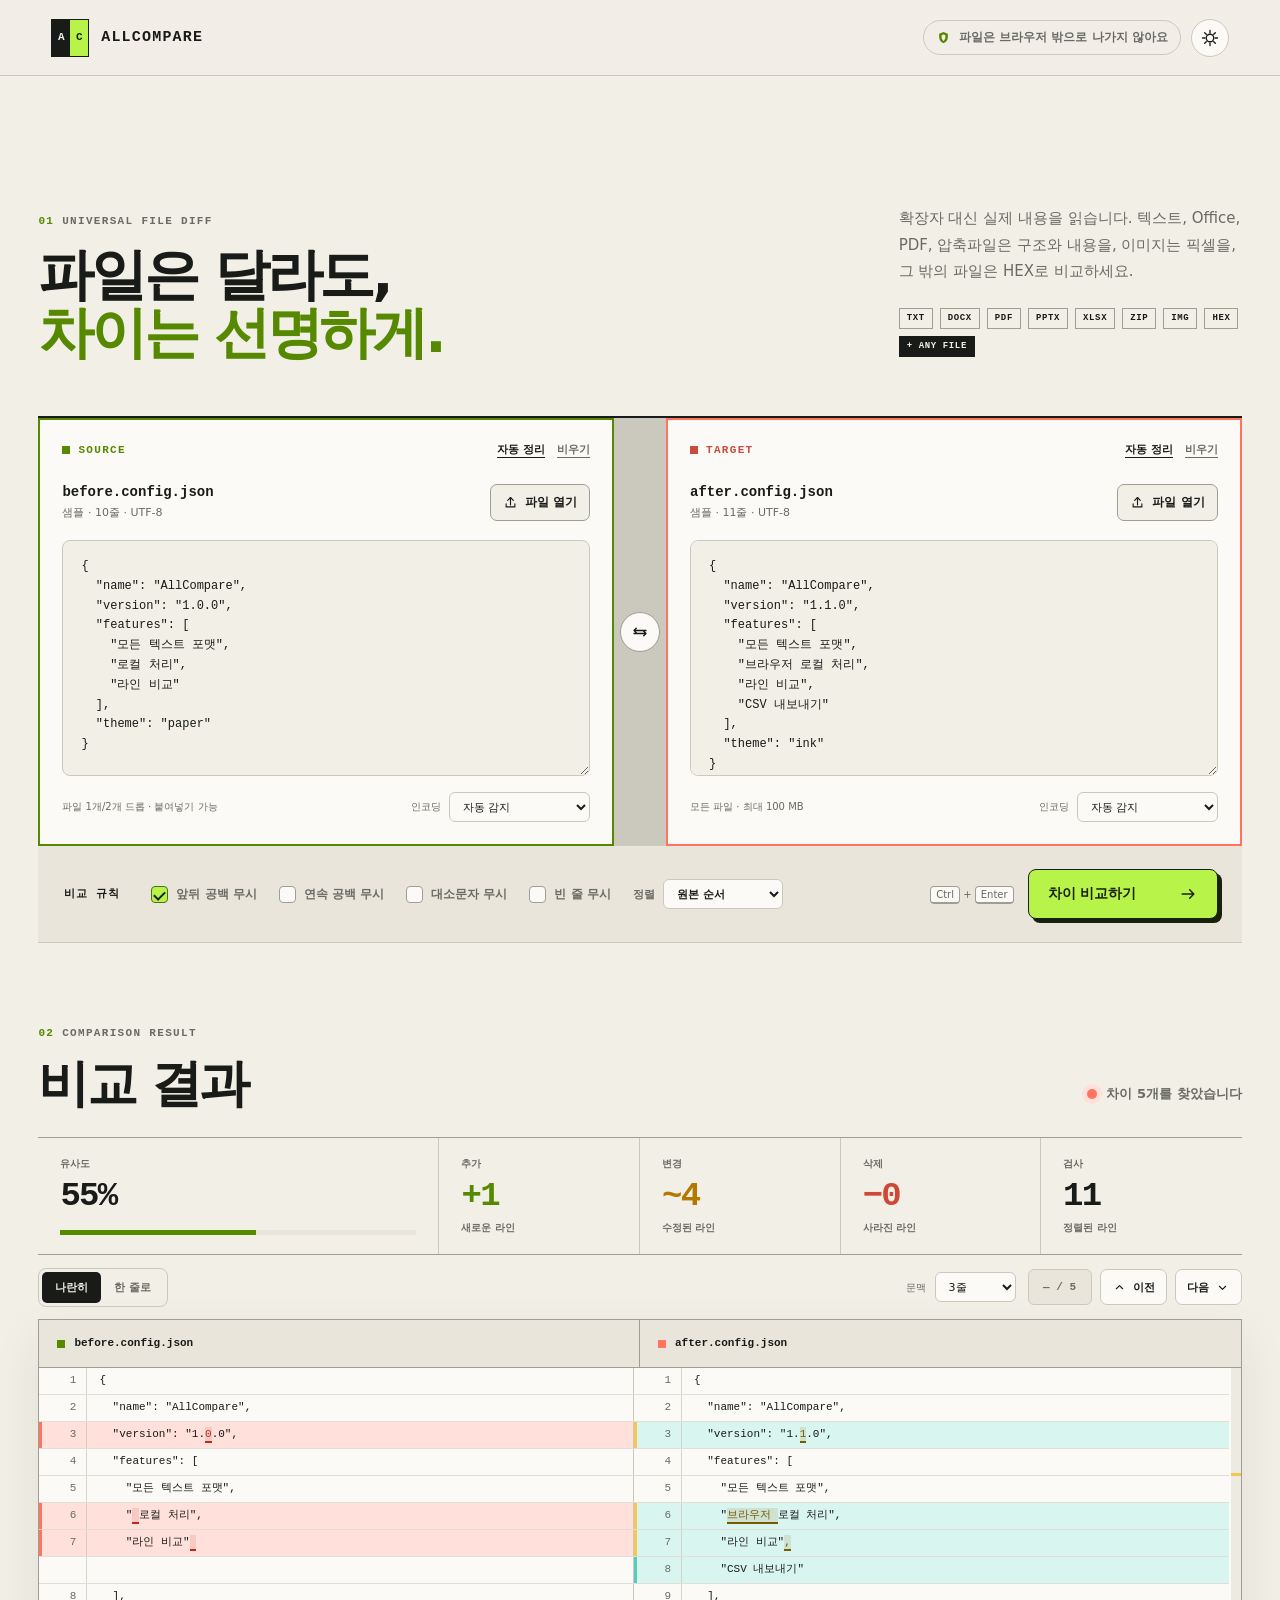
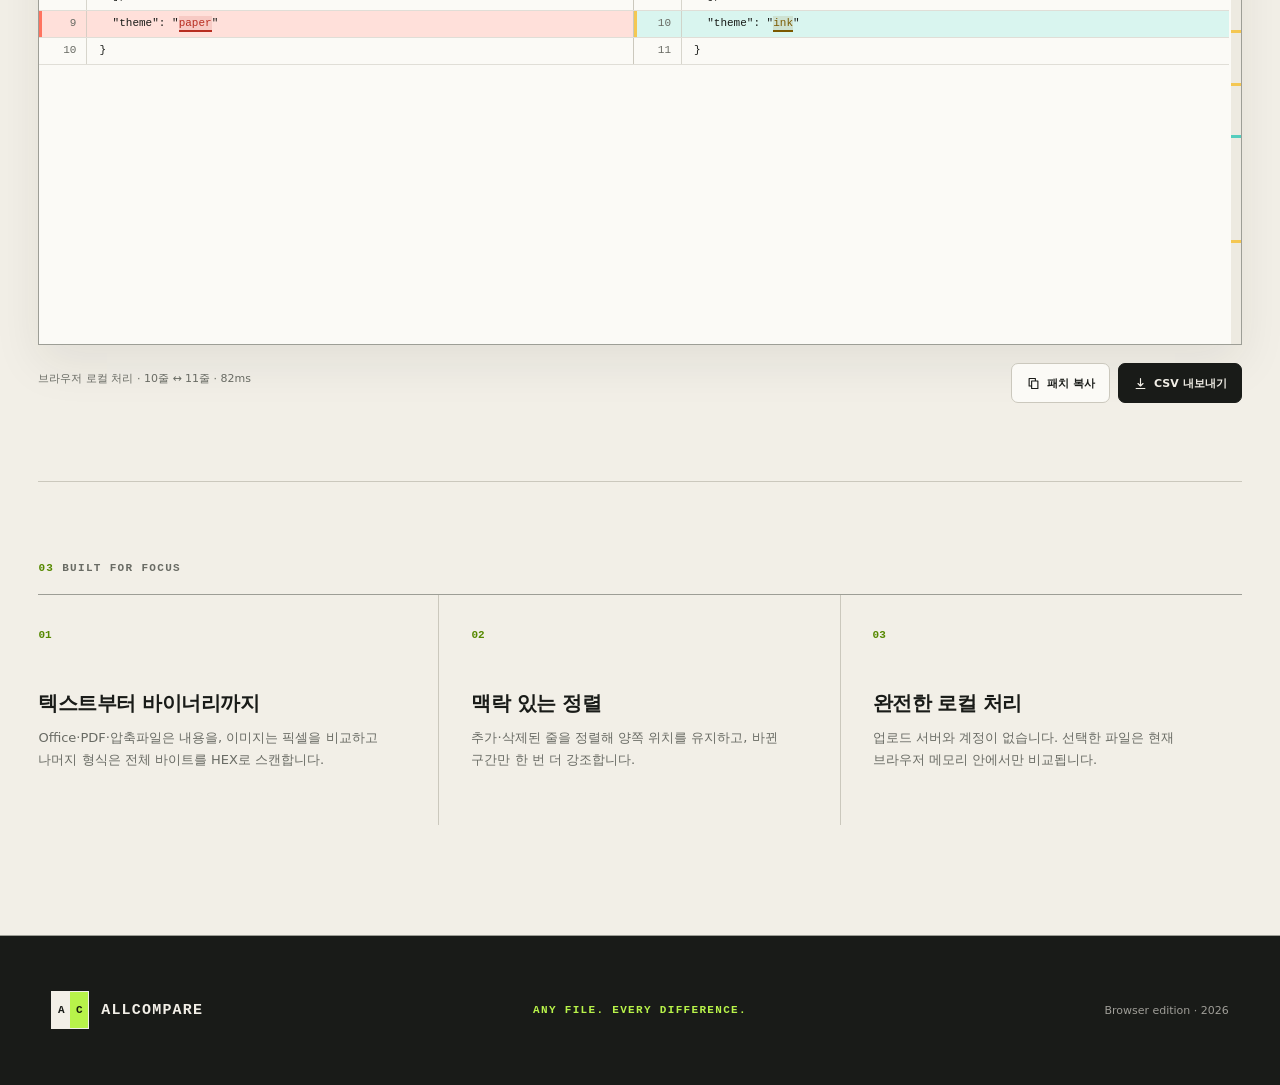
==== allcompare/index.html @ a22c62a3 "sister pages. (allcompare, dbschemaview)" ====
<!doctype html>
<html lang="ko">
<head>
  <meta charset="utf-8">
  <meta name="viewport" content="width=device-width, initial-scale=1">
  <meta name="description" content="브라우저 안에서 텍스트, 문서, PDF, 압축파일과 모든 바이너리의 차이를 비교하는 AllCompare">
  <meta name="theme-color" content="#f2efe7">
  <title>AllCompare — 모든 파일 비교</title>
  <link rel="icon" href="favicon.svg" type="image/svg+xml">
  <link rel="stylesheet" href="styles.css">
</head>
<body>
  <header class="app-header">
    <a class="brand" href="#" aria-label="AllCompare 홈">
      <span class="brand-mark" aria-hidden="true">
        <span>A</span>
        <span>C</span>
      </span>
      <span class="brand-name">ALLCOMPARE</span>
    </a>

    <div class="header-actions">
      <span class="privacy-note">
        <svg viewBox="0 0 24 24" aria-hidden="true"><path d="M12 3 5 6v5c0 4.7 2.9 8.7 7 10 4.1-1.3 7-5.3 7-10V6l-7-3Zm0 4.2 3 1.3V11c0 2.7-1.4 5.2-3 6.4-1.6-1.2-3-3.7-3-6.4V8.5l3-1.3Z"/></svg>
        파일은 브라우저 밖으로 나가지 않아요
      </span>
      <button class="icon-button" id="themeButton" type="button" aria-label="다크 모드 전환" title="화면 테마 전환">
        <svg class="sun-icon" viewBox="0 0 24 24" aria-hidden="true"><path d="M12 7a5 5 0 1 0 0 10 5 5 0 0 0 0-10Zm0-5v3m0 14v3M4.9 4.9 7 7m10 10 2.1 2.1M2 12h3m14 0h3M4.9 19.1 7 17m10-10 2.1-2.1"/></svg>
      </button>
    </div>
  </header>

  <main class="page-shell">
    <section class="hero" aria-labelledby="pageTitle">
      <div>
        <p class="eyebrow"><span>01</span> UNIVERSAL FILE DIFF</p>
        <h1 id="pageTitle">파일은 달라도,<br><em>차이는 선명하게.</em></h1>
      </div>
      <div class="hero-copy">
        <p>확장자 대신 실제 내용을 읽습니다. 텍스트, Office, PDF, 압축파일은 구조와 내용을, 이미지는 픽셀을, 그 밖의 파일은 HEX로 비교하세요.</p>
        <div class="format-row" aria-label="지원 형식 예시">
          <span>TXT</span><span>DOCX</span><span>PDF</span><span>PPTX</span><span>XLSX</span><span>ZIP</span><span>IMG</span><span>HEX</span><span>+ ANY FILE</span>
        </div>
      </div>
    </section>

    <section class="compare-workspace" aria-label="파일 비교 작업 영역">
      <div class="input-grid">
        <article class="file-panel" id="leftDropzone" data-side="left">
          <div class="panel-kicker">
            <span class="side-label source">SOURCE</span>
            <div class="panel-actions">
              <button class="text-button" id="leftFormatButton" type="button">자동 정리</button>
              <button class="text-button muted" id="leftClearButton" type="button">비우기</button>
            </div>
          </div>
          <div class="file-title-row">
            <div>
              <strong id="leftFileName">before.config.json</strong>
              <span id="leftFileMeta">샘플 · 10줄 · UTF-8</span>
            </div>
            <label class="file-picker" for="leftFileInput">
              <svg viewBox="0 0 24 24" aria-hidden="true"><path d="M12 16V4m0 0L7.5 8.5M12 4l4.5 4.5M5 14v5h14v-5"/></svg>
              파일 열기
            </label>
            <input id="leftFileInput" type="file" multiple hidden>
          </div>
          <figure class="image-preview" id="leftImagePreview" hidden>
            <div><img id="leftImage" alt="원본 이미지 미리보기" draggable="false"></div>
            <figcaption id="leftImageCaption"></figcaption>
          </figure>
          <textarea id="leftText" spellcheck="false" aria-label="원본 텍스트" placeholder="파일을 놓거나 비교할 텍스트를 붙여넣으세요."></textarea>
          <div class="file-footer">
            <span>파일 1개/2개 드롭 · 붙여넣기 가능</span>
            <label>인코딩
              <select id="leftEncoding" aria-label="원본 파일 인코딩">
                <option value="auto">자동 감지</option>
                <option value="utf-8">UTF-8</option>
                <option value="euc-kr">EUC-KR</option>
                <option value="utf-16le">UTF-16 LE</option>
                <option value="utf-16be">UTF-16 BE</option>
                <option value="windows-1252">Windows-1252</option>
              </select>
            </label>
          </div>
          <div class="drop-overlay" aria-hidden="true">
            <strong>한 개 또는 두 파일 놓기</strong>
            <span>두 파일이면 SOURCE / TARGET에 자동 배치합니다</span>
          </div>
        </article>

        <button class="swap-button" id="swapButton" type="button" aria-label="원본과 대상 바꾸기" title="원본과 대상 바꾸기 · 이 영역에도 파일 드롭 가능">
          <svg viewBox="0 0 24 24" aria-hidden="true"><path d="m7 7-3 3 3 3m-3-3h16M17 17l3-3-3-3m3 3H4"/></svg>
        </button>

        <article class="file-panel" id="rightDropzone" data-side="right">
          <div class="panel-kicker">
            <span class="side-label target">TARGET</span>
            <div class="panel-actions">
              <button class="text-button" id="rightFormatButton" type="button">자동 정리</button>
              <button class="text-button muted" id="rightClearButton" type="button">비우기</button>
            </div>
          </div>
          <div class="file-title-row">
            <div>
              <strong id="rightFileName">after.config.json</strong>
              <span id="rightFileMeta">샘플 · 11줄 · UTF-8</span>
            </div>
            <label class="file-picker" for="rightFileInput">
              <svg viewBox="0 0 24 24" aria-hidden="true"><path d="M12 16V4m0 0L7.5 8.5M12 4l4.5 4.5M5 14v5h14v-5"/></svg>
              파일 열기
            </label>
            <input id="rightFileInput" type="file" multiple hidden>
          </div>
          <figure class="image-preview" id="rightImagePreview" hidden>
            <div><img id="rightImage" alt="대상 이미지 미리보기" draggable="false"></div>
            <figcaption id="rightImageCaption"></figcaption>
          </figure>
          <textarea id="rightText" spellcheck="false" aria-label="대상 텍스트" placeholder="파일을 놓거나 비교할 텍스트를 붙여넣으세요."></textarea>
          <div class="file-footer">
            <span>모든 파일 · 최대 100 MB</span>
            <label>인코딩
              <select id="rightEncoding" aria-label="대상 파일 인코딩">
                <option value="auto">자동 감지</option>
                <option value="utf-8">UTF-8</option>
                <option value="euc-kr">EUC-KR</option>
                <option value="utf-16le">UTF-16 LE</option>
                <option value="utf-16be">UTF-16 BE</option>
                <option value="windows-1252">Windows-1252</option>
              </select>
            </label>
          </div>
          <div class="drop-overlay" aria-hidden="true">
            <strong>한 개 또는 두 파일 놓기</strong>
            <span>두 파일이면 SOURCE / TARGET에 자동 배치합니다</span>
          </div>
        </article>
      </div>

      <div class="compare-controls">
        <fieldset class="option-list">
          <legend>비교 규칙</legend>
          <label class="check-control"><input id="trimWhitespace" type="checkbox" checked><span>앞뒤 공백 무시</span></label>
          <label class="check-control"><input id="collapseWhitespace" type="checkbox"><span>연속 공백 무시</span></label>
          <label class="check-control"><input id="ignoreCase" type="checkbox"><span>대소문자 무시</span></label>
          <label class="check-control"><input id="ignoreBlank" type="checkbox"><span>빈 줄 무시</span></label>
          <label class="sort-control">
            <span>정렬</span>
            <select id="sortMode" aria-label="정렬 후 비교 기준">
              <option value="none">원본 순서</option>
              <option value="line-asc">전체 라인 ↑</option>
              <option value="line-desc">전체 라인 ↓</option>
              <option value="field-asc">첫 필드 ↑</option>
              <option value="field-desc">첫 필드 ↓</option>
            </select>
          </label>
        </fieldset>
        <div class="primary-actions">
          <span><kbd>Ctrl</kbd> + <kbd>Enter</kbd></span>
          <button class="compare-button" id="compareButton" type="button">
            차이 비교하기
            <svg viewBox="0 0 24 24" aria-hidden="true"><path d="M5 12h14m-5-5 5 5-5 5"/></svg>
          </button>
        </div>
      </div>
    </section>

    <section class="results-section" id="resultsSection" aria-labelledby="resultsTitle">
      <div class="results-topline">
        <div>
          <p class="eyebrow"><span>02</span> COMPARISON RESULT</p>
          <h2 id="resultsTitle">비교 결과</h2>
        </div>
        <div class="result-state" id="resultState">
          <span class="result-dot"></span>
          <strong id="resultStateText">차이 4개를 찾았습니다</strong>
        </div>
      </div>

      <div class="stats-grid" aria-label="비교 통계">
        <div class="stat-cell">
          <span>유사도</span>
          <strong id="similarityStat">64%</strong>
          <div class="meter"><i id="similarityMeter" style="width:64%"></i></div>
        </div>
        <div class="stat-cell added">
          <span>추가</span>
          <strong id="addedStat">+1</strong>
          <small>새로운 라인</small>
        </div>
        <div class="stat-cell changed">
          <span>변경</span>
          <strong id="changedStat">~3</strong>
          <small>수정된 라인</small>
        </div>
        <div class="stat-cell removed">
          <span>삭제</span>
          <strong id="removedStat">−0</strong>
          <small>사라진 라인</small>
        </div>
        <div class="stat-cell total">
          <span>검사</span>
          <strong id="totalStat">11</strong>
          <small>정렬된 라인</small>
        </div>
      </div>

      <div class="result-toolbar">
        <div class="segmented" aria-label="결과 보기 방식">
          <button type="button" class="active" data-view="split">나란히</button>
          <button type="button" data-view="unified">한 줄로</button>
        </div>
        <div class="toolbar-spacer"></div>
        <label class="compact-field">문맥
          <select id="contextSelect">
            <option value="3">3줄</option>
            <option value="5">5줄</option>
            <option value="all">모두</option>
          </select>
        </label>
        <output class="diff-position" id="diffPosition" aria-live="polite" aria-label="현재 차이 위치">— / 5</output>
        <button class="tool-button" id="prevDiffButton" type="button" title="이전 차이">
          <svg viewBox="0 0 24 24" aria-hidden="true"><path d="m7 14 5-5 5 5"/></svg>
          이전
        </button>
        <button class="tool-button" id="nextDiffButton" type="button" title="다음 차이">
          다음
          <svg viewBox="0 0 24 24" aria-hidden="true"><path d="m7 10 5 5 5-5"/></svg>
        </button>
      </div>

      <section class="image-diff-panel" id="imageDiffPanel" aria-label="이미지 픽셀 차이" hidden>
        <div>
          <span>PIXEL DIFFERENCE</span>
          <strong id="imageDiffTitle">시각적 차이 마스크</strong>
          <p id="imageDiffMeta"></p>
        </div>
        <figure>
          <img id="imageDiffImage" alt="변경된 이미지 픽셀을 표시하는 차이 마스크" draggable="false">
        </figure>
      </section>

      <div class="diff-frame">
        <div class="diff-head split-head" id="diffHead">
          <div><span class="source-dot"></span><strong id="leftDiffTitle">before.config.json</strong></div>
          <div><span class="target-dot"></span><strong id="rightDiffTitle">after.config.json</strong></div>
        </div>
        <div class="diff-body" id="diffBody" tabindex="0" aria-label="파일 차이">
          <div id="diffRows"></div>
          <aside class="diff-map" id="diffMap" aria-label="차이 위치 미니맵"></aside>
        </div>
      </div>

      <div class="result-footer">
        <p id="resultFootnote">모든 비교는 이 탭 안에서만 처리됩니다.</p>
        <div>
          <button class="secondary-button" id="copyButton" type="button">
            <svg viewBox="0 0 24 24" aria-hidden="true"><path d="M9 8h10v12H9zM5 4h10v4M5 4v12h4"/></svg>
            패치 복사
          </button>
          <button class="secondary-button dark" id="exportButton" type="button">
            <svg viewBox="0 0 24 24" aria-hidden="true"><path d="M12 4v12m0 0 4-4m-4 4-4-4M5 20h14"/></svg>
            CSV 내보내기
          </button>
        </div>
      </div>
    </section>

    <section class="how-it-works" aria-label="AllCompare 특징">
      <p class="eyebrow"><span>03</span> BUILT FOR FOCUS</p>
      <div class="feature-grid">
        <article><span>01</span><h3>텍스트부터 바이너리까지</h3><p>Office·PDF·압축파일은 내용을, 이미지는 픽셀을 비교하고 나머지 형식은 전체 바이트를 HEX로 스캔합니다.</p></article>
        <article><span>02</span><h3>맥락 있는 정렬</h3><p>추가·삭제된 줄을 정렬해 양쪽 위치를 유지하고, 바뀐 구간만 한 번 더 강조합니다.</p></article>
        <article><span>03</span><h3>완전한 로컬 처리</h3><p>업로드 서버와 계정이 없습니다. 선택한 파일은 현재 브라우저 메모리 안에서만 비교됩니다.</p></article>
      </div>
    </section>
  </main>

  <footer class="site-footer">
    <div class="brand footer-brand"><span class="brand-mark" aria-hidden="true"><span>A</span><span>C</span></span><span class="brand-name">ALLCOMPARE</span></div>
    <p>ANY FILE. EVERY DIFFERENCE.</p>
    <span>Browser edition · 2026</span>
  </footer>

  <div class="toast" id="toast" role="status" aria-live="polite"></div>

  <script src="binary-reader.js"></script>
  <script src="excel-reader.js"></script>
  <script src="app.js"></script>
</body>
</html>
---- allcompare/styles.css ----
:root {
  color-scheme: light;
  --paper: #f2efe7;
  --surface: #fbfaf6;
  --surface-2: #e9e5da;
  --ink: #191b18;
  --muted: #696b64;
  --line: #cbc8bd;
  --line-strong: #9d9e96;
  --acid: #b8f34a;
  --acid-dark: #568900;
  --cyan: #55cdbd;
  --cyan-soft: #d9f5ef;
  --coral: #ff735f;
  --coral-soft: #ffe0da;
  --amber: #f4c753;
  --amber-soft: #fff0c5;
  --shadow: 0 18px 45px rgba(35, 36, 31, 0.08);
  --sans: "Pretendard", "Apple SD Gothic Neo", "Noto Sans KR", Inter, system-ui, sans-serif;
  --mono: "SFMono-Regular", Consolas, "Liberation Mono", Menlo, monospace;
}

[data-theme="dark"] {
  color-scheme: dark;
  --paper: #171916;
  --surface: #20231f;
  --surface-2: #2a2e29;
  --ink: #f3f0e7;
  --muted: #a9aca3;
  --line: #3a3f38;
  --line-strong: #636960;
  --acid-dark: #b8f34a;
  --cyan-soft: #163f39;
  --coral-soft: #4a2520;
  --amber-soft: #443818;
  --shadow: 0 18px 45px rgba(0, 0, 0, 0.24);
}

* {
  box-sizing: border-box;
}

html {
  scroll-behavior: smooth;
}

body {
  margin: 0;
  min-width: 320px;
  overflow-x: clip;
  background: var(--paper);
  color: var(--ink);
  font-family: var(--sans);
  text-rendering: optimizeLegibility;
}

button,
textarea,
select,
input {
  font: inherit;
}

button,
label[for] {
  -webkit-tap-highlight-color: transparent;
}

button:focus-visible,
textarea:focus-visible,
select:focus-visible,
label[for]:focus-within,
.diff-body:focus-visible {
  outline: 3px solid color-mix(in srgb, var(--acid) 70%, transparent);
  outline-offset: 2px;
}

button {
  color: inherit;
}

svg {
  display: block;
  fill: none;
  stroke: currentColor;
  stroke-linecap: round;
  stroke-linejoin: round;
  stroke-width: 1.8;
}

.app-header {
  height: 76px;
  padding: 0 clamp(20px, 4vw, 64px);
  border-bottom: 1px solid var(--line);
  background: color-mix(in srgb, var(--paper) 94%, transparent);
  display: flex;
  align-items: center;
  justify-content: space-between;
  position: sticky;
  top: 0;
  z-index: 20;
  backdrop-filter: blur(14px);
}

.brand {
  color: inherit;
  text-decoration: none;
  display: inline-flex;
  align-items: center;
  gap: 12px;
}

.brand-mark {
  width: 38px;
  height: 38px;
  display: grid;
  grid-template-columns: 1fr 1fr;
  border: 1px solid var(--ink);
  font: 800 11px/1 var(--mono);
  overflow: hidden;
}

.brand-mark span {
  display: grid;
  place-items: center;
}

.brand-mark span:first-child {
  background: var(--ink);
  color: var(--paper);
}

.brand-mark span:last-child {
  background: var(--acid);
  color: #19210d;
}

.brand-name {
  font: 800 15px/1 var(--mono);
  letter-spacing: 0.08em;
}

.header-actions {
  display: flex;
  align-items: center;
  gap: 10px;
}

.privacy-note {
  display: inline-flex;
  align-items: center;
  gap: 8px;
  padding: 8px 12px;
  border: 1px solid var(--line);
  border-radius: 999px;
  color: var(--muted);
  font-size: 12px;
  font-weight: 700;
}

.privacy-note svg {
  width: 15px;
  height: 15px;
  color: var(--acid-dark);
  fill: currentColor;
  stroke: none;
}

.icon-button {
  width: 38px;
  height: 38px;
  padding: 0;
  border: 1px solid var(--line);
  border-radius: 50%;
  background: var(--surface);
  display: grid;
  place-items: center;
  cursor: pointer;
}

.icon-button:hover {
  border-color: var(--ink);
}

.icon-button svg {
  width: 18px;
  height: 18px;
}

.page-shell {
  width: min(1480px, calc(100% - clamp(28px, 6vw, 96px)));
  margin: 0 auto;
}

.hero {
  min-height: 340px;
  padding: clamp(58px, 8vw, 110px) 0 54px;
  display: grid;
  grid-template-columns: minmax(0, 1.4fr) minmax(280px, 0.6fr);
  align-items: end;
  gap: 60px;
}

.eyebrow {
  margin: 0 0 18px;
  color: var(--muted);
  font: 700 11px/1.2 var(--mono);
  letter-spacing: 0.12em;
}

.eyebrow span {
  color: var(--acid-dark);
}

.hero h1 {
  margin: 0;
  max-width: 900px;
  font-size: clamp(36px, 4.4vw, 64px);
  line-height: 1.03;
  letter-spacing: -0.055em;
  word-break: keep-all;
}

.hero h1 em {
  color: var(--acid-dark);
  font-style: normal;
}

.hero-copy {
  padding-bottom: 5px;
}

.hero-copy > p {
  margin: 0 0 24px;
  color: var(--muted);
  font-size: 15px;
  line-height: 1.75;
  word-break: keep-all;
}

.format-row {
  display: flex;
  flex-wrap: wrap;
  gap: 7px;
}

.format-row span {
  padding: 5px 7px;
  border: 1px solid var(--line-strong);
  font: 700 9px/1 var(--mono);
  letter-spacing: 0.07em;
}

.format-row span:last-child {
  background: var(--ink);
  color: var(--paper);
  border-color: var(--ink);
}

.compare-workspace {
  border-top: 2px solid var(--ink);
  border-bottom: 1px solid var(--line);
}

.input-grid {
  display: grid;
  grid-template-columns: minmax(0, 1fr) 50px minmax(0, 1fr);
  align-items: stretch;
  background: var(--line);
  gap: 1px;
}

.file-panel {
  min-width: 0;
  min-height: 390px;
  padding: 24px;
  background: var(--surface);
  position: relative;
  overflow: hidden;
}

.file-panel[data-side="left"] {
  box-shadow: inset 0 0 0 2px var(--acid-dark);
}

.file-panel[data-side="right"] {
  box-shadow: inset 0 0 0 2px var(--coral);
}

.panel-kicker,
.file-title-row,
.file-footer {
  display: flex;
  align-items: center;
  justify-content: space-between;
  gap: 16px;
}

.panel-kicker {
  margin-bottom: 20px;
}

.side-label {
  display: inline-flex;
  align-items: center;
  gap: 8px;
  font: 800 11px/1 var(--mono);
  letter-spacing: 0.12em;
}

.side-label::before {
  content: "";
  width: 8px;
  height: 8px;
  background: currentColor;
}

.side-label.source {
  color: var(--acid-dark);
}

.side-label.target {
  color: #c84c3b;
}

.panel-actions {
  display: flex;
  align-items: center;
  gap: 12px;
}

.text-button {
  padding: 0;
  border: 0;
  border-bottom: 1px solid currentColor;
  background: none;
  font-size: 11px;
  font-weight: 700;
  cursor: pointer;
}

.text-button.muted {
  color: var(--muted);
}

.file-title-row {
  min-height: 48px;
  margin-bottom: 14px;
}

.file-title-row > div {
  min-width: 0;
  display: grid;
  gap: 5px;
}

.file-title-row strong {
  overflow: hidden;
  text-overflow: ellipsis;
  white-space: nowrap;
  font: 700 14px/1.2 var(--mono);
}

.file-title-row span {
  color: var(--muted);
  font-size: 11px;
}

.file-picker {
  flex: 0 0 auto;
  padding: 9px 12px;
  border: 1px solid var(--line-strong);
  border-radius: 7px;
  background: var(--paper);
  display: inline-flex;
  align-items: center;
  gap: 7px;
  font-size: 12px;
  font-weight: 800;
  cursor: pointer;
}

.file-picker:hover {
  border-color: var(--ink);
  background: var(--acid);
  color: #19210d;
}

.file-picker svg {
  width: 15px;
  height: 15px;
}

.file-panel textarea {
  width: 100%;
  height: 236px;
  padding: 16px 18px;
  resize: vertical;
  border: 1px solid var(--line);
  border-radius: 8px;
  background: var(--paper);
  color: var(--ink);
  font: 12px/1.65 var(--mono);
  tab-size: 2;
  white-space: pre;
  overflow: auto;
}

.image-preview {
  margin: 0 0 12px;
}

.image-preview[hidden] {
  display: none;
}

.image-preview > div {
  height: 236px;
  padding: 12px;
  border: 1px solid var(--line);
  border-radius: 8px;
  background-color: var(--paper);
  background-image:
    linear-gradient(45deg, color-mix(in srgb, var(--line) 40%, transparent) 25%, transparent 25%),
    linear-gradient(-45deg, color-mix(in srgb, var(--line) 40%, transparent) 25%, transparent 25%),
    linear-gradient(45deg, transparent 75%, color-mix(in srgb, var(--line) 40%, transparent) 75%),
    linear-gradient(-45deg, transparent 75%, color-mix(in srgb, var(--line) 40%, transparent) 75%);
  background-position: 0 0, 0 8px, 8px -8px, -8px 0;
  background-size: 16px 16px;
  display: grid;
  place-items: center;
  overflow: hidden;
}

.image-preview img {
  display: block;
  max-width: 100%;
  max-height: 100%;
  object-fit: contain;
  -webkit-user-drag: none;
  user-select: none;
  pointer-events: none;
}

.image-preview figcaption {
  margin-top: 7px;
  color: var(--muted);
  font: 10px/1.4 var(--mono);
  text-align: right;
}

.file-panel.image-mode textarea {
  height: 116px;
  min-height: 88px;
}

.file-panel textarea::placeholder {
  color: var(--muted);
}

.file-footer {
  margin-top: 12px;
  color: var(--muted);
  font-size: 10px;
}

.file-footer label {
  display: flex;
  align-items: center;
  gap: 8px;
}

select {
  min-height: 30px;
  padding: 4px 28px 4px 9px;
  border: 1px solid var(--line);
  border-radius: 6px;
  background: var(--surface);
  color: var(--ink);
  font-size: 11px;
}

select:disabled {
  opacity: 0.58;
  cursor: not-allowed;
}

.check-control input:disabled + span,
.sort-control:has(select:disabled) {
  opacity: 0.48;
}

.swap-button {
  align-self: center;
  justify-self: center;
  width: 40px;
  height: 40px;
  padding: 0;
  border: 1px solid var(--line-strong);
  border-radius: 50%;
  background: var(--surface);
  display: grid;
  place-items: center;
  position: relative;
  z-index: 2;
  cursor: pointer;
}

.swap-button:hover {
  background: var(--acid);
  color: #19210d;
  border-color: #19210d;
  transform: rotate(180deg);
}

.swap-button,
.swap-button:hover {
  transition: transform 220ms ease, background 150ms ease;
}

.swap-button svg {
  width: 18px;
  height: 18px;
}

.drop-overlay {
  position: absolute;
  inset: 12px;
  z-index: 5;
  border: 2px dashed var(--acid-dark);
  background: color-mix(in srgb, var(--surface) 94%, var(--acid));
  display: none;
  place-content: center;
  text-align: center;
}

.drop-overlay strong {
  font-size: 24px;
}

.drop-overlay span {
  margin-top: 8px;
  color: var(--muted);
  font-size: 12px;
}

.file-panel.dragging .drop-overlay {
  display: grid;
}

.compare-controls {
  min-height: 96px;
  padding: 18px 24px;
  background: var(--surface-2);
  display: flex;
  align-items: center;
  justify-content: space-between;
  gap: 24px;
}

.option-list {
  margin: 0;
  padding: 0;
  border: 0;
  display: flex;
  align-items: center;
  gap: 22px;
}

.option-list legend {
  float: left;
  margin-right: 8px;
  font: 800 11px/1 var(--mono);
  letter-spacing: 0.08em;
}

.check-control {
  display: inline-flex;
  align-items: center;
  gap: 8px;
  color: var(--muted);
  font-size: 12px;
  font-weight: 650;
  cursor: pointer;
  white-space: nowrap;
}

.check-control input {
  appearance: none;
  width: 17px;
  height: 17px;
  margin: 0;
  border: 1px solid var(--line-strong);
  border-radius: 4px;
  background: var(--surface);
  display: grid;
  place-content: center;
}

.check-control input::before {
  content: "";
  width: 9px;
  height: 5px;
  border-left: 2px solid #19210d;
  border-bottom: 2px solid #19210d;
  transform: rotate(-45deg) scale(0);
  transition: transform 100ms ease;
}

.check-control input:checked {
  background: var(--acid);
  border-color: #4d7114;
}

.check-control input:checked::before {
  transform: rotate(-45deg) scale(1);
}

.sort-control {
  display: inline-flex;
  align-items: center;
  gap: 8px;
  color: var(--muted);
  font-size: 11px;
  font-weight: 750;
  white-space: nowrap;
}

.sort-control select {
  min-width: 112px;
  background: var(--surface);
}

.primary-actions {
  display: flex;
  align-items: center;
  gap: 14px;
}

.primary-actions > span {
  color: var(--muted);
  font-size: 10px;
}

kbd {
  padding: 2px 5px;
  border: 1px solid var(--line-strong);
  border-bottom-width: 2px;
  border-radius: 4px;
  background: var(--surface);
  font: inherit;
}

.compare-button {
  min-width: 190px;
  min-height: 50px;
  padding: 0 19px;
  border: 1px solid #19210d;
  border-radius: 8px;
  background: var(--acid);
  color: #19210d;
  display: inline-flex;
  align-items: center;
  justify-content: space-between;
  gap: 18px;
  font-size: 14px;
  font-weight: 900;
  cursor: pointer;
  box-shadow: 4px 4px 0 #19210d;
}

.compare-button:hover {
  transform: translate(2px, 2px);
  box-shadow: 2px 2px 0 #19210d;
}

.compare-button:active {
  transform: translate(4px, 4px);
  box-shadow: none;
}

.compare-button svg {
  width: 20px;
  height: 20px;
}

.results-section {
  padding: 84px 0 60px;
}

.results-topline {
  margin-bottom: 28px;
  display: flex;
  align-items: end;
  justify-content: space-between;
  gap: 24px;
}

.results-topline h2 {
  margin: 0;
  font-size: clamp(34px, 4vw, 56px);
  line-height: 1;
  letter-spacing: -0.05em;
}

.result-state {
  padding-bottom: 6px;
  display: flex;
  align-items: center;
  gap: 9px;
  color: var(--muted);
  font-size: 13px;
}

.result-dot {
  width: 10px;
  height: 10px;
  background: var(--coral);
  border-radius: 50%;
  box-shadow: 0 0 0 5px var(--coral-soft);
}

.result-state.identical .result-dot {
  background: var(--acid-dark);
  box-shadow: 0 0 0 5px color-mix(in srgb, var(--acid) 30%, transparent);
}

.stats-grid {
  display: grid;
  grid-template-columns: 2fr repeat(4, 1fr);
  border-top: 1px solid var(--line-strong);
  border-bottom: 1px solid var(--line-strong);
}

.stat-cell {
  min-width: 0;
  min-height: 116px;
  padding: 19px 22px;
  border-right: 1px solid var(--line);
  display: grid;
  align-content: space-between;
  gap: 4px;
}

.stat-cell:last-child {
  border-right: 0;
}

.stat-cell span,
.stat-cell small {
  color: var(--muted);
  font-size: 10px;
  font-weight: 700;
}

.stat-cell strong {
  font: 700 34px/1 var(--mono);
  letter-spacing: -0.05em;
}

.stat-cell.added strong {
  color: var(--acid-dark);
}

.stat-cell.changed strong {
  color: #b47700;
}

.stat-cell.removed strong {
  color: #cf4837;
}

.meter {
  width: 100%;
  height: 5px;
  margin-top: 9px;
  background: var(--surface-2);
  overflow: hidden;
}

.meter i {
  display: block;
  height: 100%;
  background: var(--acid-dark);
  transition: width 250ms ease;
}

.result-toolbar {
  min-height: 64px;
  padding: 12px 0;
  display: flex;
  align-items: center;
  gap: 8px;
}

.segmented {
  padding: 3px;
  border: 1px solid var(--line);
  border-radius: 8px;
  display: flex;
}

.segmented button {
  min-height: 31px;
  padding: 0 13px;
  border: 0;
  border-radius: 5px;
  background: transparent;
  color: var(--muted);
  font-size: 11px;
  font-weight: 800;
  cursor: pointer;
}

.segmented button.active {
  background: var(--ink);
  color: var(--paper);
}

.toolbar-spacer {
  flex: 1;
}

.compact-field {
  margin-right: 4px;
  color: var(--muted);
  font-size: 10px;
}

.compact-field select {
  margin-left: 5px;
}

.diff-position {
  min-width: 64px;
  min-height: 36px;
  padding: 0 9px;
  border: 1px solid var(--line);
  border-radius: 6px;
  background: var(--surface-2);
  color: var(--muted);
  display: inline-grid;
  place-items: center;
  font: 800 11px/1 var(--mono);
}

.diff-position.has-current {
  border-color: #191b18;
  background: #191b18;
  color: #b8f34a;
}

.tool-button,
.secondary-button {
  min-height: 36px;
  padding: 0 11px;
  border: 1px solid var(--line);
  border-radius: 7px;
  background: var(--surface);
  display: inline-flex;
  align-items: center;
  gap: 6px;
  font-size: 11px;
  font-weight: 800;
  cursor: pointer;
}

.tool-button:hover,
.secondary-button:hover {
  border-color: var(--ink);
}

.tool-button:disabled {
  opacity: 0.4;
  cursor: not-allowed;
}

.tool-button svg,
.secondary-button svg {
  width: 15px;
  height: 15px;
}

.image-diff-panel {
  min-height: 190px;
  margin-bottom: 14px;
  padding: 20px 24px;
  border: 1px solid var(--line-strong);
  background: var(--surface-2);
  display: grid;
  grid-template-columns: minmax(220px, 0.6fr) minmax(260px, 1.4fr);
  align-items: center;
  gap: 28px;
}

.image-diff-panel[hidden] {
  display: none;
}

.image-diff-panel > div {
  display: grid;
  gap: 8px;
}

.image-diff-panel span {
  color: var(--coral);
  font: 800 9px/1 var(--mono);
  letter-spacing: 0.12em;
}

.image-diff-panel strong {
  font-size: 22px;
}

.image-diff-panel p {
  margin: 0;
  color: var(--muted);
  font: 11px/1.65 var(--mono);
}

.image-diff-panel figure {
  height: 150px;
  margin: 0;
  border: 1px solid var(--line);
  border-radius: 7px;
  background-color: var(--paper);
  background-image:
    linear-gradient(45deg, color-mix(in srgb, var(--line) 42%, transparent) 25%, transparent 25%),
    linear-gradient(-45deg, color-mix(in srgb, var(--line) 42%, transparent) 25%, transparent 25%),
    linear-gradient(45deg, transparent 75%, color-mix(in srgb, var(--line) 42%, transparent) 75%),
    linear-gradient(-45deg, transparent 75%, color-mix(in srgb, var(--line) 42%, transparent) 75%);
  background-position: 0 0, 0 8px, 8px -8px, -8px 0;
  background-size: 16px 16px;
  display: grid;
  place-items: center;
  overflow: hidden;
}

.image-diff-panel img {
  display: block;
  width: auto;
  height: 100%;
  max-width: 100%;
  object-fit: contain;
  image-rendering: pixelated;
  -webkit-user-drag: none;
  user-select: none;
  pointer-events: none;
}

.diff-frame {
  border: 1px solid var(--line-strong);
  background: var(--surface);
  box-shadow: var(--shadow);
}

.diff-head {
  min-height: 48px;
  border-bottom: 1px solid var(--line-strong);
  background: var(--surface-2);
  display: grid;
  grid-template-columns: 1fr 1fr;
}

.diff-head > div {
  min-width: 0;
  padding: 0 18px;
  display: flex;
  align-items: center;
  gap: 9px;
  font: 700 11px/1 var(--mono);
}

.diff-head > div:first-child {
  border-right: 1px solid var(--line-strong);
}

.diff-head strong {
  overflow: hidden;
  text-overflow: ellipsis;
  white-space: nowrap;
}

.source-dot,
.target-dot {
  width: 8px;
  height: 8px;
  flex: 0 0 auto;
}

.source-dot {
  background: var(--acid-dark);
}

.target-dot {
  background: var(--coral);
}

.diff-body {
  height: min(64vh, 720px);
  min-height: 360px;
  overflow: auto;
  position: relative;
  background: var(--surface);
}

#diffRows {
  min-width: 780px;
  padding-right: 12px;
}

.diff-row {
  min-height: 26px;
  display: grid;
  grid-template-columns: 1fr 1fr;
  border-bottom: 1px solid color-mix(in srgb, var(--line) 55%, transparent);
  font: 11px/1.55 var(--mono);
  scroll-margin-block: 100px;
}

.diff-row .code-side:first-child {
  border-right: 1px solid var(--line);
}

.code-side {
  min-width: 0;
  display: grid;
  grid-template-columns: 48px 1fr;
  position: relative;
}

.line-number {
  padding: 4px 10px 4px 4px;
  border-right: 1px solid color-mix(in srgb, var(--line) 75%, transparent);
  color: var(--muted);
  text-align: right;
  user-select: none;
}

.line-content {
  min-width: 0;
  min-height: 26px;
  padding: 4px 12px;
  white-space: pre;
  overflow: hidden;
  text-overflow: ellipsis;
  tab-size: 2;
}

.diff-row.equal:hover .code-side {
  background: color-mix(in srgb, var(--surface-2) 55%, transparent);
}

.diff-row.added .code-side:last-child,
.diff-row.changed .code-side:last-child {
  background: var(--cyan-soft);
}

.diff-row.removed .code-side:first-child,
.diff-row.changed .code-side:first-child {
  background: var(--coral-soft);
}

.diff-row.added .code-side:last-child::before,
.diff-row.removed .code-side:first-child::before,
.diff-row.changed .code-side::before {
  content: "";
  width: 3px;
  position: absolute;
  inset: 0 auto 0 0;
}

.diff-row.added .code-side:last-child::before {
  background: var(--cyan);
}

.diff-row.removed .code-side:first-child::before,
.diff-row.changed .code-side:first-child::before {
  background: var(--coral);
}

.diff-row.changed .code-side:last-child::before {
  background: var(--amber);
}

.inline-change {
  padding: 1px 0;
  border-bottom: 2px solid currentColor;
  background: color-mix(in srgb, currentColor 12%, transparent);
}

.diff-row.changed .code-side:first-child .inline-change {
  color: #b82d20;
}

.diff-row.changed .code-side:last-child .inline-change {
  color: #7b5900;
}

.diff-row.active,
.unified-row.active {
  outline: 3px solid #191b18;
  outline-offset: -3px;
  box-shadow: 0 0 0 2px #b8f34a;
  position: relative;
  z-index: 2;
}

.diff-row.active .line-number,
.unified-row.active .line-number {
  background: #191b18;
  color: #b8f34a;
  font-weight: 900;
}

.diff-row.active::after,
.unified-row.active::after {
  content: "현재";
  padding: 3px 7px;
  border: 1px solid #b8f34a;
  background: #191b18;
  color: #b8f34a;
  position: absolute;
  top: 3px;
  right: 7px;
  z-index: 3;
  font: 900 9px/1 var(--sans);
  letter-spacing: 0.04em;
  pointer-events: none;
}

.diff-gap {
  min-width: 780px;
  height: 30px;
  padding: 0 14px;
  border-bottom: 1px solid var(--line);
  background: var(--surface-2);
  color: var(--muted);
  display: flex;
  align-items: center;
  justify-content: center;
  gap: 8px;
  font: 10px/1 var(--mono);
  letter-spacing: 0.04em;
}

.diff-gap::before,
.diff-gap::after {
  content: "";
  width: 3px;
  height: 3px;
  border-radius: 50%;
  background: currentColor;
  box-shadow: 7px 0 currentColor, -7px 0 currentColor;
}

.empty-result {
  height: 100%;
  min-height: 360px;
  padding: 40px;
  display: grid;
  place-content: center;
  text-align: center;
}

.empty-result strong {
  font-size: 24px;
}

.empty-result p {
  margin: 8px 0 0;
  color: var(--muted);
  font-size: 12px;
}

.diff-map {
  width: 10px;
  position: sticky;
  right: 0;
  top: 0;
  float: right;
  height: 100%;
  min-height: 360px;
  margin-top: calc(-1 * min(64vh, 720px));
  background: color-mix(in srgb, var(--surface-2) 76%, transparent);
  pointer-events: none;
}

.map-mark {
  width: 100%;
  min-height: 3px;
  position: absolute;
  left: 0;
}

.map-mark.added {
  background: var(--cyan);
}

.map-mark.changed {
  background: var(--amber);
}

.map-mark.removed {
  background: var(--coral);
}

.unified-head {
  grid-template-columns: 1fr;
}

.unified-head > div:first-child {
  border-right: 0;
}

.unified-head > div:last-child {
  display: none;
}

.unified-row {
  display: block;
  border-bottom: 1px solid var(--line);
  scroll-margin-block: 100px;
}

.unified-line {
  min-height: 26px;
  display: grid;
  grid-template-columns: 48px 48px 24px 1fr;
  font: 11px/1.55 var(--mono);
}

.unified-line .line-number {
  padding-right: 8px;
}

.unified-line .prefix {
  padding: 4px 5px;
  color: var(--muted);
  text-align: center;
}

.unified-line .line-content {
  padding-left: 5px;
}

.unified-line.added {
  background: var(--cyan-soft);
}

.unified-line.removed {
  background: var(--coral-soft);
}

.result-footer {
  min-height: 76px;
  padding-top: 18px;
  display: flex;
  align-items: flex-start;
  justify-content: space-between;
  gap: 24px;
}

.result-footer p {
  margin: 8px 0 0;
  color: var(--muted);
  font-size: 11px;
}

.result-footer > div {
  display: flex;
  gap: 8px;
}

.secondary-button {
  min-height: 40px;
  padding-inline: 14px;
}

.secondary-button.dark {
  background: var(--ink);
  color: var(--paper);
  border-color: var(--ink);
}

.how-it-works {
  padding: 80px 0 110px;
  border-top: 1px solid var(--line);
}

.feature-grid {
  display: grid;
  grid-template-columns: repeat(3, 1fr);
  border-top: 1px solid var(--line-strong);
}

.feature-grid article {
  min-height: 230px;
  padding: 28px 32px 20px 0;
  border-right: 1px solid var(--line);
}

.feature-grid article + article {
  padding-left: 32px;
}

.feature-grid article:last-child {
  border-right: 0;
}

.feature-grid article > span {
  color: var(--acid-dark);
  font: 700 11px/1 var(--mono);
}

.feature-grid h3 {
  margin: 48px 0 10px;
  font-size: 20px;
  letter-spacing: -0.025em;
}

.feature-grid p {
  max-width: 340px;
  margin: 0;
  color: var(--muted);
  font-size: 13px;
  line-height: 1.7;
  word-break: keep-all;
}

.site-footer {
  min-height: 150px;
  padding: 34px clamp(20px, 4vw, 64px);
  border-top: 1px solid var(--line-strong);
  background: var(--ink);
  color: var(--paper);
  display: grid;
  grid-template-columns: 1fr auto 1fr;
  align-items: center;
  gap: 20px;
}

.site-footer > p {
  margin: 0;
  color: var(--acid);
  font: 700 11px/1 var(--mono);
  letter-spacing: 0.12em;
}

.site-footer > span {
  justify-self: end;
  color: color-mix(in srgb, var(--paper) 62%, transparent);
  font-size: 11px;
}

.footer-brand .brand-mark {
  border-color: var(--paper);
}

.footer-brand .brand-mark span:first-child {
  background: var(--paper);
  color: var(--ink);
}

.toast {
  max-width: min(420px, calc(100vw - 32px));
  padding: 12px 16px;
  border: 1px solid var(--ink);
  border-radius: 8px;
  background: var(--ink);
  color: var(--paper);
  position: fixed;
  left: 50%;
  bottom: 24px;
  z-index: 50;
  font-size: 12px;
  font-weight: 750;
  opacity: 0;
  pointer-events: none;
  transform: translate(-50%, 12px);
  transition: opacity 150ms ease, transform 150ms ease;
  box-shadow: var(--shadow);
}

.toast.show {
  opacity: 1;
  transform: translate(-50%, 0);
}

@media (max-width: 1060px) {
  .hero {
    grid-template-columns: 1fr;
    gap: 32px;
  }

  .hero-copy {
    max-width: 680px;
  }

  .input-grid {
    grid-template-columns: 1fr;
  }

  .swap-button {
    margin: -20px auto;
    transform: rotate(90deg);
  }

  .swap-button:hover {
    transform: rotate(270deg);
  }

  .compare-controls {
    align-items: flex-start;
  }

  .option-list {
    flex-wrap: wrap;
  }

  .option-list legend {
    width: 100%;
  }

  .stats-grid {
    grid-template-columns: 2fr repeat(2, 1fr);
  }

  .stat-cell {
    border-bottom: 1px solid var(--line);
  }

  .stat-cell:nth-child(3) {
    border-right: 0;
  }

  .stat-cell.total {
    grid-column: span 2;
    border-bottom: 0;
  }
}

@media (max-width: 720px) {
  .app-header {
    height: 64px;
    padding-inline: 18px;
  }

  .brand-name,
  .privacy-note {
    display: none;
  }

  .page-shell {
    width: min(100% - 28px, 1480px);
  }

  .hero {
    min-height: auto;
    padding: 52px 0 42px;
  }

  .hero h1 {
    max-width: 100%;
    font-size: clamp(30px, 8.2vw, 36px);
    letter-spacing: -0.045em;
    overflow-wrap: anywhere;
  }

  .hero-copy > p {
    word-break: normal;
    overflow-wrap: anywhere;
  }

  .file-panel {
    padding: 18px;
  }

  .panel-kicker {
    flex-wrap: wrap;
  }

  .file-title-row {
    align-items: flex-start;
    flex-direction: column;
  }

  .file-picker {
    align-self: flex-start;
  }

  .file-footer {
    align-items: flex-start;
    flex-direction: column;
  }

  .compare-controls,
  .primary-actions {
    flex-direction: column;
    align-items: stretch;
  }

  .primary-actions > span {
    display: none;
  }

  .option-list {
    gap: 15px;
  }

  .check-control {
    width: calc(50% - 8px);
  }

  .sort-control {
    width: 100%;
  }

  .image-diff-panel {
    grid-template-columns: 1fr;
    padding: 18px;
    gap: 16px;
  }

  .results-topline {
    align-items: flex-start;
    flex-direction: column;
  }

  .stats-grid {
    grid-template-columns: 1fr 1fr;
  }

  .stat-cell:first-child {
    grid-column: span 2;
    border-right: 0;
  }

  .stat-cell:nth-child(3) {
    border-right: 0;
  }

  .stat-cell.total {
    grid-column: span 2;
  }

  .result-toolbar {
    flex-wrap: wrap;
  }

  .toolbar-spacer {
    display: none;
  }

  .compact-field {
    margin-left: auto;
  }

  .tool-button {
    flex: 1;
    justify-content: center;
  }

  .result-footer {
    flex-direction: column;
  }

  .result-footer > div,
  .secondary-button {
    width: 100%;
  }

  .secondary-button {
    justify-content: center;
  }

  .feature-grid {
    grid-template-columns: 1fr;
  }

  .feature-grid article,
  .feature-grid article + article {
    min-height: 180px;
    padding: 24px 0;
    border-right: 0;
    border-bottom: 1px solid var(--line);
  }

  .feature-grid article:last-child {
    border-bottom: 0;
  }

  .feature-grid h3 {
    margin-top: 28px;
  }

  .site-footer {
    grid-template-columns: 1fr auto;
  }

  .site-footer > p {
    display: none;
  }
}

@media (prefers-reduced-motion: reduce) {
  *,
  *::before,
  *::after {
    scroll-behavior: auto !important;
    transition-duration: 0.01ms !important;
    animation-duration: 0.01ms !important;
  }
}
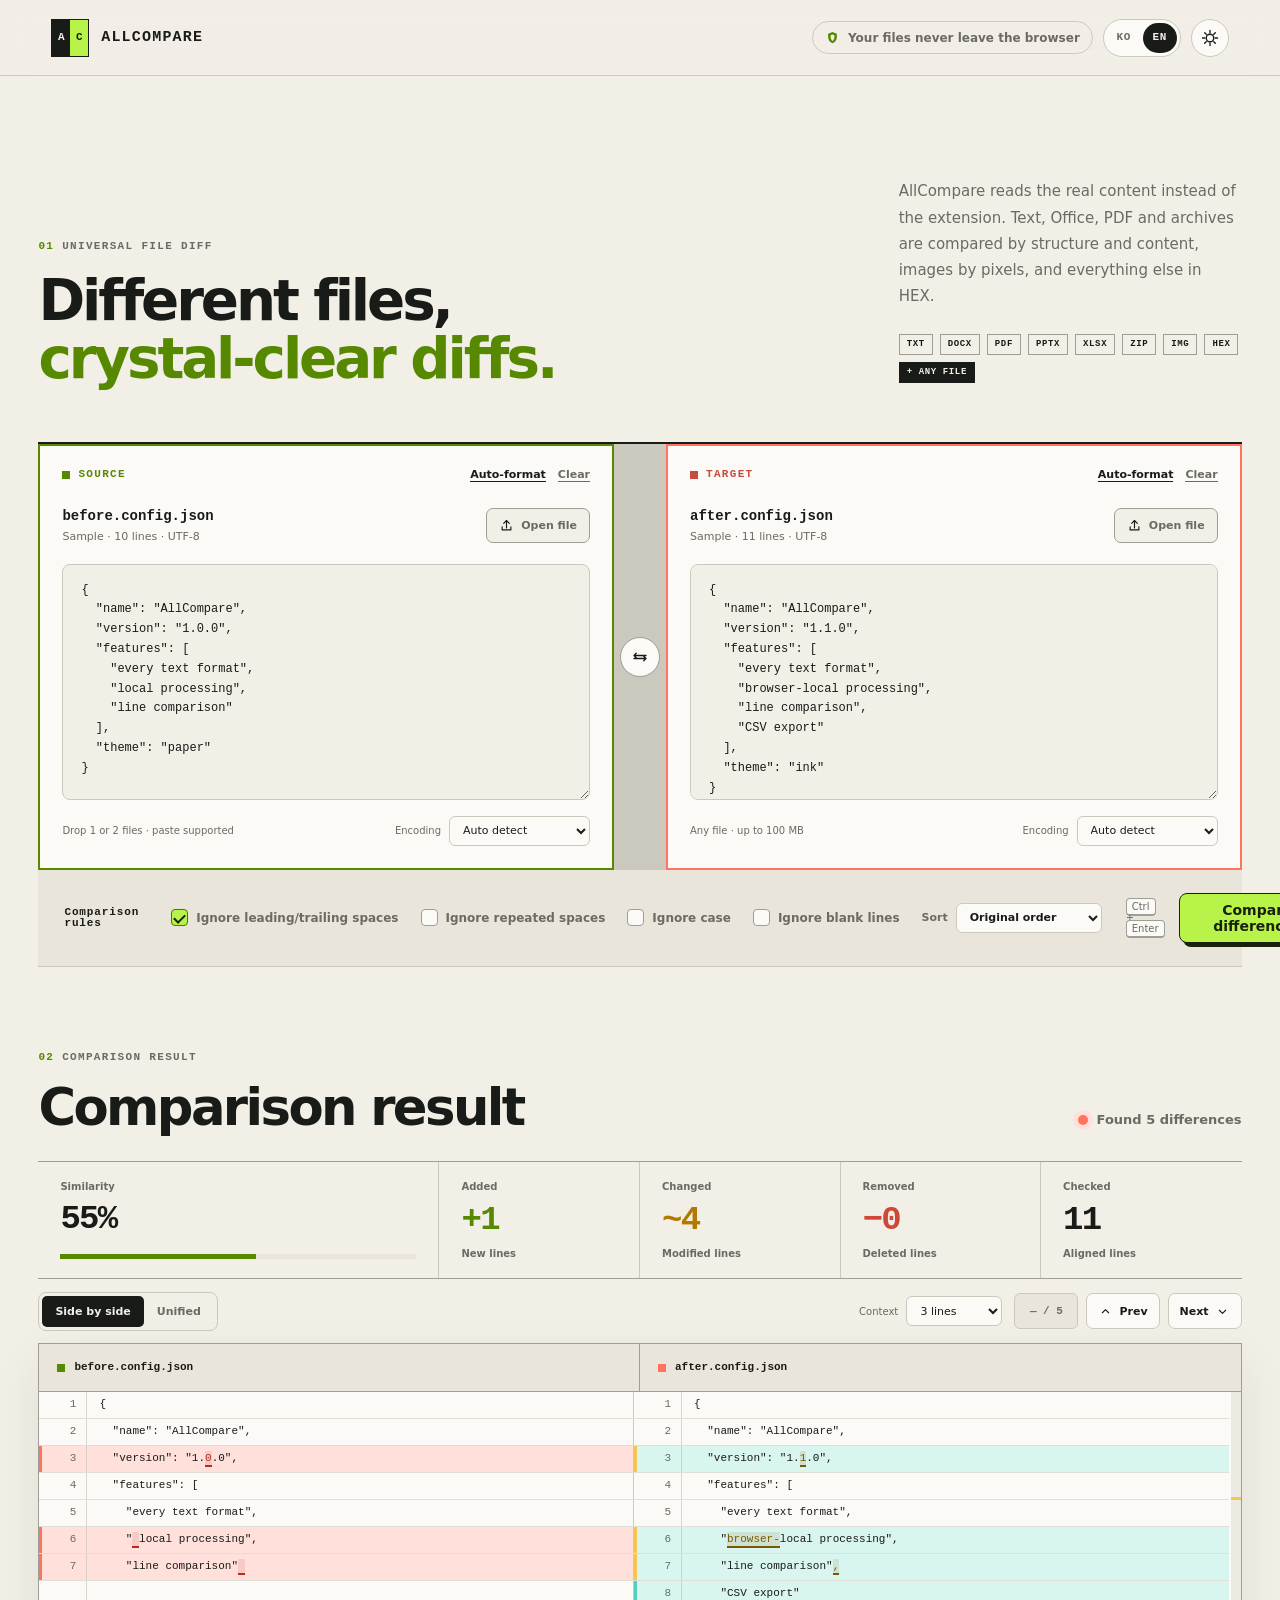
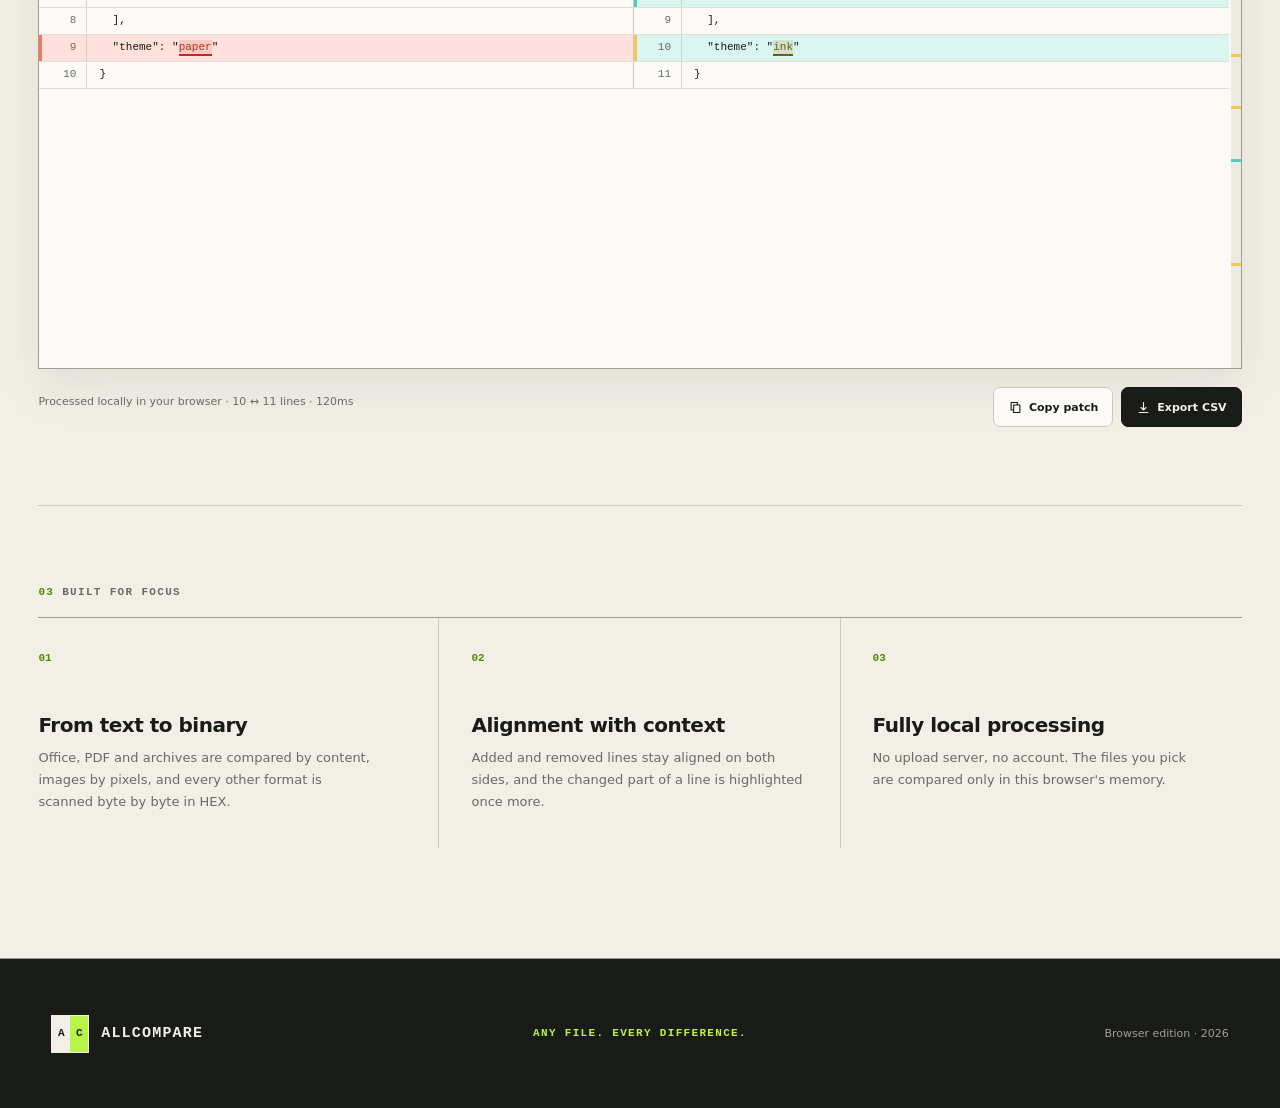
==== commit fce9e034: "allcompare/dbschemaview : ko/en" ====
--- a/allcompare/index.html
+++ b/allcompare/index.html
@@ -11,7 +11,7 @@
 </head>
 <body>
   <header class="app-header">
-    <a class="brand" href="#" aria-label="AllCompare 홈">
+    <a class="brand" href="#" data-i18n-attr="aria-label:header.brandHome">
       <span class="brand-mark" aria-hidden="true">
         <span>A</span>
         <span>C</span>
@@ -22,9 +22,13 @@
     <div class="header-actions">
       <span class="privacy-note">
         <svg viewBox="0 0 24 24" aria-hidden="true"><path d="M12 3 5 6v5c0 4.7 2.9 8.7 7 10 4.1-1.3 7-5.3 7-10V6l-7-3Zm0 4.2 3 1.3V11c0 2.7-1.4 5.2-3 6.4-1.6-1.2-3-3.7-3-6.4V8.5l3-1.3Z"/></svg>
-        파일은 브라우저 밖으로 나가지 않아요
+        <span data-i18n="header.privacy">파일은 브라우저 밖으로 나가지 않아요</span>
       </span>
-      <button class="icon-button" id="themeButton" type="button" aria-label="다크 모드 전환" title="화면 테마 전환">
+      <div class="lang-switch" id="langSwitch" role="group" data-i18n-attr="aria-label:header.language">
+        <button type="button" data-lang="ko" data-i18n-attr="title:header.languageKo">KO</button>
+        <button type="button" data-lang="en" data-i18n-attr="title:header.languageEn">EN</button>
+      </div>
+      <button class="icon-button" id="themeButton" type="button" aria-label="다크 모드 전환" data-i18n-attr="title:header.themeTitle" title="화면 테마 전환">
         <svg class="sun-icon" viewBox="0 0 24 24" aria-hidden="true"><path d="M12 7a5 5 0 1 0 0 10 5 5 0 0 0 0-10Zm0-5v3m0 14v3M4.9 4.9 7 7m10 10 2.1 2.1M2 12h3m14 0h3M4.9 19.1 7 17m10-10 2.1-2.1"/></svg>
       </button>
     </div>
@@ -34,24 +38,24 @@
     <section class="hero" aria-labelledby="pageTitle">
       <div>
         <p class="eyebrow"><span>01</span> UNIVERSAL FILE DIFF</p>
-        <h1 id="pageTitle">파일은 달라도,<br><em>차이는 선명하게.</em></h1>
+        <h1 id="pageTitle" data-i18n-html="hero.title">파일은 달라도,<br><em>차이는 선명하게.</em></h1>
       </div>
       <div class="hero-copy">
-        <p>확장자 대신 실제 내용을 읽습니다. 텍스트, Office, PDF, 압축파일은 구조와 내용을, 이미지는 픽셀을, 그 밖의 파일은 HEX로 비교하세요.</p>
-        <div class="format-row" aria-label="지원 형식 예시">
+        <p data-i18n="hero.copy">확장자 대신 실제 내용을 읽습니다. 텍스트, Office, PDF, 압축파일은 구조와 내용을, 이미지는 픽셀을, 그 밖의 파일은 HEX로 비교하세요.</p>
+        <div class="format-row" data-i18n-attr="aria-label:hero.formats">
           <span>TXT</span><span>DOCX</span><span>PDF</span><span>PPTX</span><span>XLSX</span><span>ZIP</span><span>IMG</span><span>HEX</span><span>+ ANY FILE</span>
         </div>
       </div>
     </section>
 
-    <section class="compare-workspace" aria-label="파일 비교 작업 영역">
+    <section class="compare-workspace" data-i18n-attr="aria-label:workspace.label">
       <div class="input-grid">
         <article class="file-panel" id="leftDropzone" data-side="left">
           <div class="panel-kicker">
             <span class="side-label source">SOURCE</span>
             <div class="panel-actions">
-              <button class="text-button" id="leftFormatButton" type="button">자동 정리</button>
-              <button class="text-button muted" id="leftClearButton" type="button">비우기</button>
+              <button class="text-button" id="leftFormatButton" type="button" data-i18n="panel.format">자동 정리</button>
+              <button class="text-button muted" id="leftClearButton" type="button" data-i18n="panel.clear">비우기</button>
             </div>
           </div>
           <div class="file-title-row">
@@ -61,20 +65,20 @@
             </div>
             <label class="file-picker" for="leftFileInput">
               <svg viewBox="0 0 24 24" aria-hidden="true"><path d="M12 16V4m0 0L7.5 8.5M12 4l4.5 4.5M5 14v5h14v-5"/></svg>
-              파일 열기
+              <span data-i18n="panel.open">파일 열기</span>
             </label>
             <input id="leftFileInput" type="file" multiple hidden>
           </div>
           <figure class="image-preview" id="leftImagePreview" hidden>
-            <div><img id="leftImage" alt="원본 이미지 미리보기" draggable="false"></div>
+            <div><img id="leftImage" alt="원본 이미지 미리보기" data-i18n-attr="alt:panel.sourceImageAlt" draggable="false"></div>
             <figcaption id="leftImageCaption"></figcaption>
           </figure>
-          <textarea id="leftText" spellcheck="false" aria-label="원본 텍스트" placeholder="파일을 놓거나 비교할 텍스트를 붙여넣으세요."></textarea>
+          <textarea id="leftText" spellcheck="false" data-i18n-attr="aria-label:panel.sourceText;placeholder:panel.textPlaceholder" aria-label="원본 텍스트" placeholder="파일을 놓거나 비교할 텍스트를 붙여넣으세요."></textarea>
           <div class="file-footer">
-            <span>파일 1개/2개 드롭 · 붙여넣기 가능</span>
-            <label>인코딩
-              <select id="leftEncoding" aria-label="원본 파일 인코딩">
-                <option value="auto">자동 감지</option>
+            <span data-i18n="panel.sourceFooter">파일 1개/2개 드롭 · 붙여넣기 가능</span>
+            <label><span data-i18n="panel.encoding">인코딩</span>
+              <select id="leftEncoding" data-i18n-attr="aria-label:panel.sourceEncoding" aria-label="원본 파일 인코딩">
+                <option value="auto" data-i18n="encoding.auto">자동 감지</option>
                 <option value="utf-8">UTF-8</option>
                 <option value="euc-kr">EUC-KR</option>
                 <option value="utf-16le">UTF-16 LE</option>
@@ -84,12 +88,12 @@
             </label>
           </div>
           <div class="drop-overlay" aria-hidden="true">
-            <strong>한 개 또는 두 파일 놓기</strong>
-            <span>두 파일이면 SOURCE / TARGET에 자동 배치합니다</span>
+            <strong data-i18n="drop.title">한 개 또는 두 파일 놓기</strong>
+            <span data-i18n="drop.hint">두 파일이면 SOURCE / TARGET에 자동 배치합니다</span>
           </div>
         </article>
 
-        <button class="swap-button" id="swapButton" type="button" aria-label="원본과 대상 바꾸기" title="원본과 대상 바꾸기 · 이 영역에도 파일 드롭 가능">
+        <button class="swap-button" id="swapButton" type="button" data-i18n-attr="aria-label:swap.label;title:swap.title" aria-label="원본과 대상 바꾸기" title="원본과 대상 바꾸기 · 이 영역에도 파일 드롭 가능">
           <svg viewBox="0 0 24 24" aria-hidden="true"><path d="m7 7-3 3 3 3m-3-3h16M17 17l3-3-3-3m3 3H4"/></svg>
         </button>
 
@@ -97,8 +101,8 @@
           <div class="panel-kicker">
             <span class="side-label target">TARGET</span>
             <div class="panel-actions">
-              <button class="text-button" id="rightFormatButton" type="button">자동 정리</button>
-              <button class="text-button muted" id="rightClearButton" type="button">비우기</button>
+              <button class="text-button" id="rightFormatButton" type="button" data-i18n="panel.format">자동 정리</button>
+              <button class="text-button muted" id="rightClearButton" type="button" data-i18n="panel.clear">비우기</button>
             </div>
           </div>
           <div class="file-title-row">
@@ -108,20 +112,20 @@
             </div>
             <label class="file-picker" for="rightFileInput">
               <svg viewBox="0 0 24 24" aria-hidden="true"><path d="M12 16V4m0 0L7.5 8.5M12 4l4.5 4.5M5 14v5h14v-5"/></svg>
-              파일 열기
+              <span data-i18n="panel.open">파일 열기</span>
             </label>
             <input id="rightFileInput" type="file" multiple hidden>
           </div>
           <figure class="image-preview" id="rightImagePreview" hidden>
-            <div><img id="rightImage" alt="대상 이미지 미리보기" draggable="false"></div>
+            <div><img id="rightImage" alt="대상 이미지 미리보기" data-i18n-attr="alt:panel.targetImageAlt" draggable="false"></div>
             <figcaption id="rightImageCaption"></figcaption>
           </figure>
-          <textarea id="rightText" spellcheck="false" aria-label="대상 텍스트" placeholder="파일을 놓거나 비교할 텍스트를 붙여넣으세요."></textarea>
+          <textarea id="rightText" spellcheck="false" data-i18n-attr="aria-label:panel.targetText;placeholder:panel.textPlaceholder" aria-label="대상 텍스트" placeholder="파일을 놓거나 비교할 텍스트를 붙여넣으세요."></textarea>
           <div class="file-footer">
-            <span>모든 파일 · 최대 100 MB</span>
-            <label>인코딩
-              <select id="rightEncoding" aria-label="대상 파일 인코딩">
-                <option value="auto">자동 감지</option>
+            <span data-i18n="panel.targetFooter">모든 파일 · 최대 100 MB</span>
+            <label><span data-i18n="panel.encoding">인코딩</span>
+              <select id="rightEncoding" data-i18n-attr="aria-label:panel.targetEncoding" aria-label="대상 파일 인코딩">
+                <option value="auto" data-i18n="encoding.auto">자동 감지</option>
                 <option value="utf-8">UTF-8</option>
                 <option value="euc-kr">EUC-KR</option>
                 <option value="utf-16le">UTF-16 LE</option>
@@ -131,34 +135,34 @@
             </label>
           </div>
           <div class="drop-overlay" aria-hidden="true">
-            <strong>한 개 또는 두 파일 놓기</strong>
-            <span>두 파일이면 SOURCE / TARGET에 자동 배치합니다</span>
+            <strong data-i18n="drop.title">한 개 또는 두 파일 놓기</strong>
+            <span data-i18n="drop.hint">두 파일이면 SOURCE / TARGET에 자동 배치합니다</span>
           </div>
         </article>
       </div>
 
       <div class="compare-controls">
         <fieldset class="option-list">
-          <legend>비교 규칙</legend>
-          <label class="check-control"><input id="trimWhitespace" type="checkbox" checked><span>앞뒤 공백 무시</span></label>
-          <label class="check-control"><input id="collapseWhitespace" type="checkbox"><span>연속 공백 무시</span></label>
-          <label class="check-control"><input id="ignoreCase" type="checkbox"><span>대소문자 무시</span></label>
-          <label class="check-control"><input id="ignoreBlank" type="checkbox"><span>빈 줄 무시</span></label>
+          <legend data-i18n="options.legend">비교 규칙</legend>
+          <label class="check-control"><input id="trimWhitespace" type="checkbox" checked><span data-i18n="options.trim">앞뒤 공백 무시</span></label>
+          <label class="check-control"><input id="collapseWhitespace" type="checkbox"><span data-i18n="options.collapse">연속 공백 무시</span></label>
+          <label class="check-control"><input id="ignoreCase" type="checkbox"><span data-i18n="options.case">대소문자 무시</span></label>
+          <label class="check-control"><input id="ignoreBlank" type="checkbox"><span data-i18n="options.blank">빈 줄 무시</span></label>
           <label class="sort-control">
-            <span>정렬</span>
-            <select id="sortMode" aria-label="정렬 후 비교 기준">
-              <option value="none">원본 순서</option>
-              <option value="line-asc">전체 라인 ↑</option>
-              <option value="line-desc">전체 라인 ↓</option>
-              <option value="field-asc">첫 필드 ↑</option>
-              <option value="field-desc">첫 필드 ↓</option>
+            <span data-i18n="options.sort">정렬</span>
+            <select id="sortMode" data-i18n-attr="aria-label:options.sortLabel" aria-label="정렬 후 비교 기준">
+              <option value="none" data-i18n="sort.none">원본 순서</option>
+              <option value="line-asc" data-i18n="sort.lineAsc">전체 라인 ↑</option>
+              <option value="line-desc" data-i18n="sort.lineDesc">전체 라인 ↓</option>
+              <option value="field-asc" data-i18n="sort.fieldAsc">첫 필드 ↑</option>
+              <option value="field-desc" data-i18n="sort.fieldDesc">첫 필드 ↓</option>
             </select>
           </label>
         </fieldset>
         <div class="primary-actions">
           <span><kbd>Ctrl</kbd> + <kbd>Enter</kbd></span>
           <button class="compare-button" id="compareButton" type="button">
-            차이 비교하기
+            <span data-i18n="action.compare">차이 비교하기</span>
             <svg viewBox="0 0 24 24" aria-hidden="true"><path d="M5 12h14m-5-5 5 5-5 5"/></svg>
           </button>
         </div>
@@ -169,7 +173,7 @@
       <div class="results-topline">
         <div>
           <p class="eyebrow"><span>02</span> COMPARISON RESULT</p>
-          <h2 id="resultsTitle">비교 결과</h2>
+          <h2 id="resultsTitle" data-i18n="results.title">비교 결과</h2>
         </div>
         <div class="result-state" id="resultState">
           <span class="result-dot"></span>
@@ -177,66 +181,66 @@
         </div>
       </div>
 
-      <div class="stats-grid" aria-label="비교 통계">
+      <div class="stats-grid" data-i18n-attr="aria-label:results.statsLabel">
         <div class="stat-cell">
-          <span>유사도</span>
+          <span data-i18n="stat.similarity">유사도</span>
           <strong id="similarityStat">64%</strong>
           <div class="meter"><i id="similarityMeter" style="width:64%"></i></div>
         </div>
         <div class="stat-cell added">
-          <span>추가</span>
+          <span data-i18n="stat.added">추가</span>
           <strong id="addedStat">+1</strong>
-          <small>새로운 라인</small>
+          <small data-i18n="stat.addedNote">새로운 라인</small>
         </div>
         <div class="stat-cell changed">
-          <span>변경</span>
+          <span data-i18n="stat.changed">변경</span>
           <strong id="changedStat">~3</strong>
-          <small>수정된 라인</small>
+          <small data-i18n="stat.changedNote">수정된 라인</small>
         </div>
         <div class="stat-cell removed">
-          <span>삭제</span>
+          <span data-i18n="stat.removed">삭제</span>
           <strong id="removedStat">−0</strong>
-          <small>사라진 라인</small>
+          <small data-i18n="stat.removedNote">사라진 라인</small>
         </div>
         <div class="stat-cell total">
-          <span>검사</span>
+          <span data-i18n="stat.total">검사</span>
           <strong id="totalStat">11</strong>
-          <small>정렬된 라인</small>
+          <small data-i18n="stat.totalNote">정렬된 라인</small>
         </div>
       </div>
 
       <div class="result-toolbar">
-        <div class="segmented" aria-label="결과 보기 방식">
-          <button type="button" class="active" data-view="split">나란히</button>
-          <button type="button" data-view="unified">한 줄로</button>
+        <div class="segmented" data-i18n-attr="aria-label:view.label">
+          <button type="button" class="active" data-view="split" data-i18n="view.split">나란히</button>
+          <button type="button" data-view="unified" data-i18n="view.unified">한 줄로</button>
         </div>
         <div class="toolbar-spacer"></div>
-        <label class="compact-field">문맥
+        <label class="compact-field"><span data-i18n="context.label">문맥</span>
           <select id="contextSelect">
-            <option value="3">3줄</option>
-            <option value="5">5줄</option>
-            <option value="all">모두</option>
+            <option value="3" data-i18n="context.3">3줄</option>
+            <option value="5" data-i18n="context.5">5줄</option>
+            <option value="all" data-i18n="context.all">모두</option>
           </select>
         </label>
-        <output class="diff-position" id="diffPosition" aria-live="polite" aria-label="현재 차이 위치">— / 5</output>
-        <button class="tool-button" id="prevDiffButton" type="button" title="이전 차이">
+        <output class="diff-position" id="diffPosition" aria-live="polite" data-i18n-attr="aria-label:position.label" aria-label="현재 차이 위치">— / 5</output>
+        <button class="tool-button" id="prevDiffButton" type="button" data-i18n-attr="title:nav.prevTitle" title="이전 차이">
           <svg viewBox="0 0 24 24" aria-hidden="true"><path d="m7 14 5-5 5 5"/></svg>
-          이전
+          <span data-i18n="nav.prev">이전</span>
         </button>
-        <button class="tool-button" id="nextDiffButton" type="button" title="다음 차이">
-          다음
+        <button class="tool-button" id="nextDiffButton" type="button" data-i18n-attr="title:nav.nextTitle" title="다음 차이">
+          <span data-i18n="nav.next">다음</span>
           <svg viewBox="0 0 24 24" aria-hidden="true"><path d="m7 10 5 5 5-5"/></svg>
         </button>
       </div>
 
-      <section class="image-diff-panel" id="imageDiffPanel" aria-label="이미지 픽셀 차이" hidden>
+      <section class="image-diff-panel" id="imageDiffPanel" data-i18n-attr="aria-label:imageDiff.label" hidden>
         <div>
           <span>PIXEL DIFFERENCE</span>
-          <strong id="imageDiffTitle">시각적 차이 마스크</strong>
+          <strong id="imageDiffTitle" data-i18n="imageDiff.title">시각적 차이 마스크</strong>
           <p id="imageDiffMeta"></p>
         </div>
         <figure>
-          <img id="imageDiffImage" alt="변경된 이미지 픽셀을 표시하는 차이 마스크" draggable="false">
+          <img id="imageDiffImage" alt="변경된 이미지 픽셀을 표시하는 차이 마스크" data-i18n-attr="alt:imageDiff.alt" draggable="false">
         </figure>
       </section>
 
@@ -245,33 +249,33 @@
           <div><span class="source-dot"></span><strong id="leftDiffTitle">before.config.json</strong></div>
           <div><span class="target-dot"></span><strong id="rightDiffTitle">after.config.json</strong></div>
         </div>
-        <div class="diff-body" id="diffBody" tabindex="0" aria-label="파일 차이">
+        <div class="diff-body" id="diffBody" tabindex="0" data-i18n-attr="aria-label:diff.bodyLabel">
           <div id="diffRows"></div>
-          <aside class="diff-map" id="diffMap" aria-label="차이 위치 미니맵"></aside>
+          <aside class="diff-map" id="diffMap" data-i18n-attr="aria-label:diff.mapLabel"></aside>
         </div>
       </div>
 
       <div class="result-footer">
-        <p id="resultFootnote">모든 비교는 이 탭 안에서만 처리됩니다.</p>
+        <p id="resultFootnote" data-i18n="result.footnoteIdle">모든 비교는 이 탭 안에서만 처리됩니다.</p>
         <div>
           <button class="secondary-button" id="copyButton" type="button">
             <svg viewBox="0 0 24 24" aria-hidden="true"><path d="M9 8h10v12H9zM5 4h10v4M5 4v12h4"/></svg>
-            패치 복사
+            <span data-i18n="action.copyPatch">패치 복사</span>
           </button>
           <button class="secondary-button dark" id="exportButton" type="button">
             <svg viewBox="0 0 24 24" aria-hidden="true"><path d="M12 4v12m0 0 4-4m-4 4-4-4M5 20h14"/></svg>
-            CSV 내보내기
+            <span data-i18n="action.exportCsv">CSV 내보내기</span>
           </button>
         </div>
       </div>
     </section>
 
-    <section class="how-it-works" aria-label="AllCompare 특징">
+    <section class="how-it-works" data-i18n-attr="aria-label:features.label">
       <p class="eyebrow"><span>03</span> BUILT FOR FOCUS</p>
       <div class="feature-grid">
-        <article><span>01</span><h3>텍스트부터 바이너리까지</h3><p>Office·PDF·압축파일은 내용을, 이미지는 픽셀을 비교하고 나머지 형식은 전체 바이트를 HEX로 스캔합니다.</p></article>
-        <article><span>02</span><h3>맥락 있는 정렬</h3><p>추가·삭제된 줄을 정렬해 양쪽 위치를 유지하고, 바뀐 구간만 한 번 더 강조합니다.</p></article>
-        <article><span>03</span><h3>완전한 로컬 처리</h3><p>업로드 서버와 계정이 없습니다. 선택한 파일은 현재 브라우저 메모리 안에서만 비교됩니다.</p></article>
+        <article><span>01</span><h3 data-i18n="feature.1.title">텍스트부터 바이너리까지</h3><p data-i18n="feature.1.body">Office·PDF·압축파일은 내용을, 이미지는 픽셀을 비교하고 나머지 형식은 전체 바이트를 HEX로 스캔합니다.</p></article>
+        <article><span>02</span><h3 data-i18n="feature.2.title">맥락 있는 정렬</h3><p data-i18n="feature.2.body">추가·삭제된 줄을 정렬해 양쪽 위치를 유지하고, 바뀐 구간만 한 번 더 강조합니다.</p></article>
+        <article><span>03</span><h3 data-i18n="feature.3.title">완전한 로컬 처리</h3><p data-i18n="feature.3.body">업로드 서버와 계정이 없습니다. 선택한 파일은 현재 브라우저 메모리 안에서만 비교됩니다.</p></article>
       </div>
     </section>
   </main>
@@ -284,6 +288,7 @@
 
   <div class="toast" id="toast" role="status" aria-live="polite"></div>
 
+  <script src="i18n.js"></script>
   <script src="binary-reader.js"></script>
   <script src="excel-reader.js"></script>
   <script src="app.js"></script>
--- a/allcompare/styles.css
+++ b/allcompare/styles.css
@@ -166,6 +166,37 @@
   stroke: none;
 }
 
+.lang-switch {
+  padding: 3px;
+  border: 1px solid var(--line);
+  border-radius: 999px;
+  background: var(--surface);
+  display: flex;
+  gap: 2px;
+}
+
+.lang-switch button {
+  min-width: 34px;
+  height: 30px;
+  padding: 0 9px;
+  border: 0;
+  border-radius: 999px;
+  background: transparent;
+  color: var(--muted);
+  font: 800 11px/1 var(--mono);
+  letter-spacing: 0.06em;
+  cursor: pointer;
+}
+
+.lang-switch button:hover {
+  color: var(--ink);
+}
+
+.lang-switch button.active {
+  background: var(--ink);
+  color: var(--paper);
+}
+
 .icon-button {
   width: 38px;
   height: 38px;
